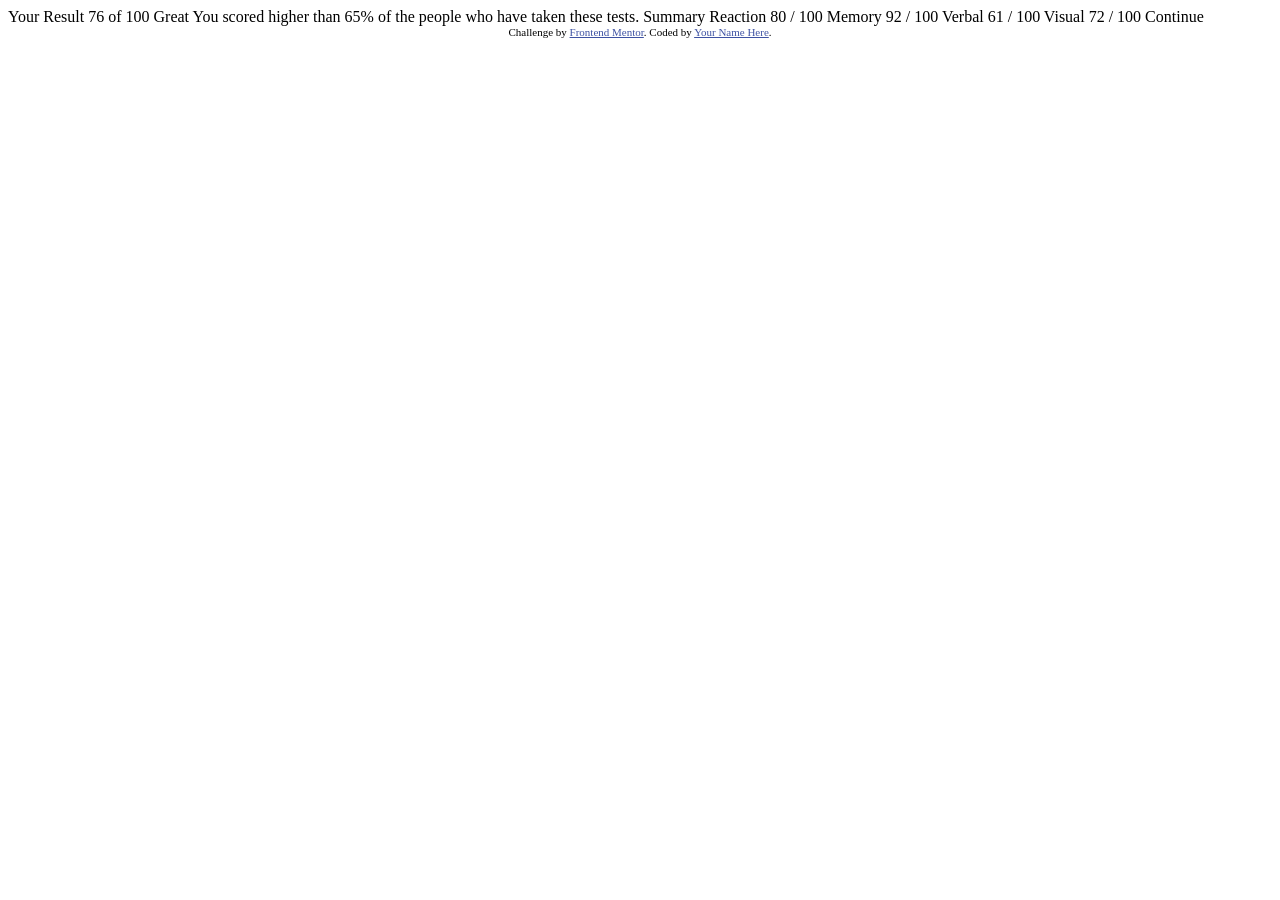
==== index.html @ 8e41043f "Initial commit" ====
<!DOCTYPE html>
<html lang="en">
<head>
  <meta charset="UTF-8">
  <meta name="viewport" content="width=device-width, initial-scale=1.0"> <!-- displays site properly based on user's device -->

  <link rel="icon" type="image/png" sizes="32x32" href="./assets/images/favicon-32x32.png">
  
  <title>Frontend Mentor | Results summary component</title>

  <!-- Feel free to remove these styles or customise in your own stylesheet 👍 -->
  <style>
    .attribution { font-size: 11px; text-align: center; }
    .attribution a { color: hsl(228, 45%, 44%); }
  </style>
</head>
<body>

  Your Result
  76
  of 100

  Great
  You scored higher than 65% of the people who have taken these tests.
  
  Summary

  Reaction
  80 / 100

  Memory
  92 / 100

  Verbal
  61 / 100

  Visual
  72 / 100

  Continue
  
  <div class="attribution">
    Challenge by <a href="https://www.frontendmentor.io?ref=challenge" target="_blank">Frontend Mentor</a>. 
    Coded by <a href="#">Your Name Here</a>.
  </div>
</body>
</html>
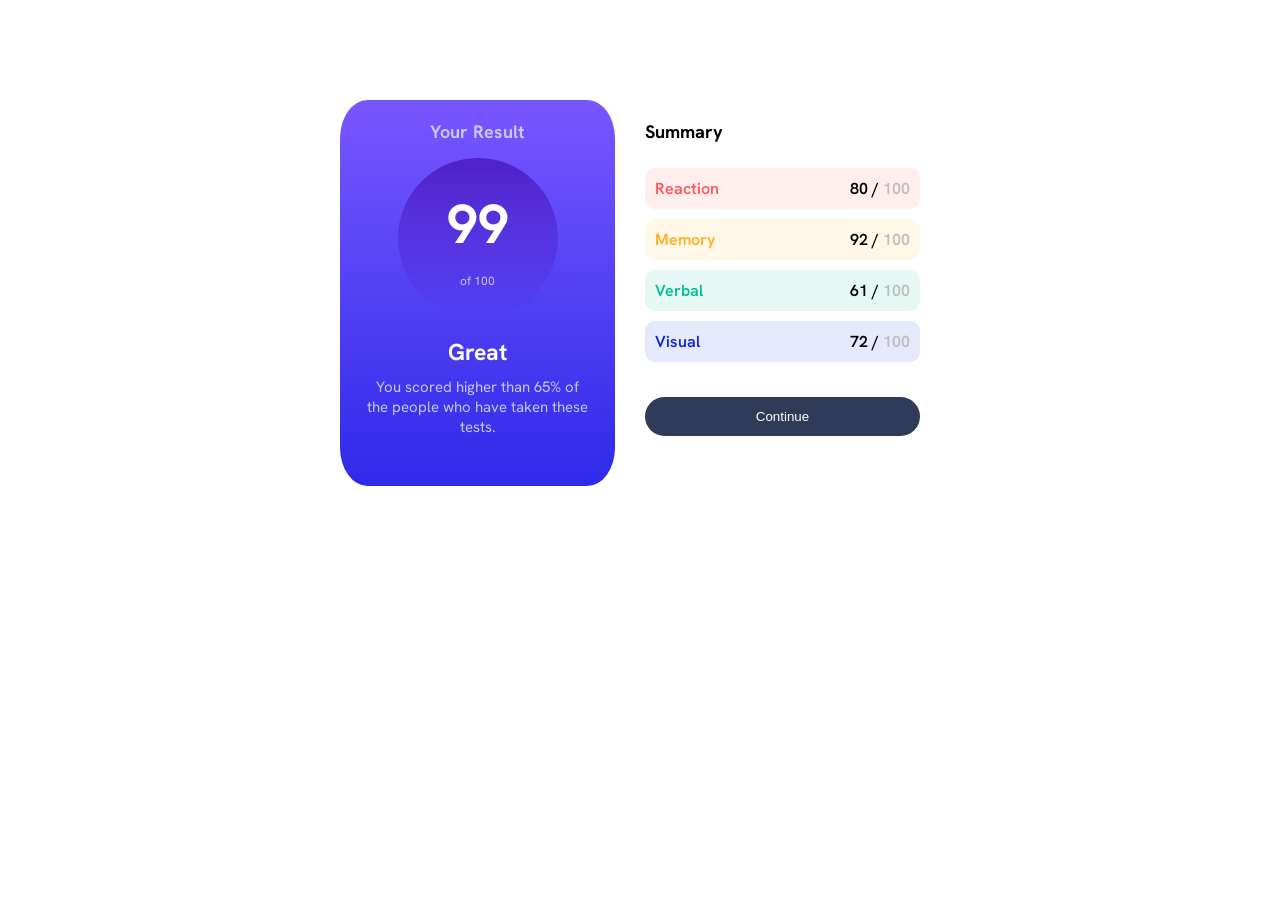
==== commit d06f252e: "card createdd with resonsive design" ====
--- a/index.html
+++ b/index.html
@@ -2,46 +2,39 @@
 <html lang="en">
 <head>
   <meta charset="UTF-8">
-  <meta name="viewport" content="width=device-width, initial-scale=1.0"> <!-- displays site properly based on user's device -->
-
+  <meta name="viewport" content="width=device-width, initial-scale=1.0"> 
   <link rel="icon" type="image/png" sizes="32x32" href="./assets/images/favicon-32x32.png">
-  
+  <link rel="style" href="./assets/fonts/HankenGrotesk-VariableFont_wght.ttf">
+  <link rel="stylesheet" href="./css/style.css">
   <title>Frontend Mentor | Results summary component</title>
 
-  <!-- Feel free to remove these styles or customise in your own stylesheet 👍 -->
-  <style>
-    .attribution { font-size: 11px; text-align: center; }
-    .attribution a { color: hsl(228, 45%, 44%); }
-  </style>
 </head>
 <body>
+  <main class="card">
+    <section class="card__left-side">
+      <h3 id="card__left-side-title"> Your Result</h3>
+        <div class="circle">
+          <h1 id="result">99</h1>
+          <p id="max-score">of 100</p>
+        </div>
 
-  Your Result
-  76
-  of 100
+      <h2 id="message">Great</h2>
+      <p id="message-detail">You scored higher than 65% of the people who have taken these tests.</p>
+    </section>
+  <section class="card__right-side">
+    <h4 id="card__right-side-title">Summary</h4>
+      <div class="grid-container">
+    
 
-  Great
-  You scored higher than 65% of the people who have taken these tests.
-  
-  Summary
-
-  Reaction
-  80 / 100
-
-  Memory
-  92 / 100
-
-  Verbal
-  61 / 100
-
-  Visual
-  72 / 100
-
-  Continue
-  
-  <div class="attribution">
-    Challenge by <a href="https://www.frontendmentor.io?ref=challenge" target="_blank">Frontend Mentor</a>. 
-    Coded by <a href="#">Your Name Here</a>.
-  </div>
+          <div class="grid-element abilities reaction"> Reaction </div>         <div class="grid-element numbers reaction">80 / <span>100</span></div> 
+          <div class="grid-element abilities memory"> Memory  </div>        <div class="grid-element numbers memory">92 / <span>100</span></div>
+          <div class="grid-element abilities verbal"> Verbal  </div>         <div class="grid-element numbers verbal">61 / <span>100</span></div>
+          <div class="grid-element abilities visual"> Visual   </div>       <div class="grid-element numbers visual">72 / <span>100</span></div>
+      </div>
+    
+    <button>Continue</button>
+    <div class="grid-element"></div>
+    </section>
+  </main>
 </body>
 </html>
--- a/css/style.css
+++ b/css/style.css
@@ -0,0 +1,236 @@
+/* colours 
+
+### Primary
+
+- Light red: hsl(0, 100%, 67%)
+- Orangey yellow: hsl(39, 100%, 56%)
+- Green teal: hsl(166, 100%, 37%)
+- Cobalt blue: hsl(234, 85%, 45%)
+
+## Gradients
+
+- Light slate blue (background): hsl(252, 100%, 67%)
+- Light royal blue (background): hsl(241, 81%, 54%)
+
+- Violet blue (circle): hsla(256, 72%, 46%, 1)
+- Persian blue (circle): hsla(241, 72%, 46%, 0)
+
+
+
+### Neutral
+
+- White: hsl(0, 0%, 100%)
+- Pale blue: hsl(221, 100%, 96%)
+- Light lavender: hsl(241, 100%, 89%)
+- Dark gray blue: hsl(224, 30%, 27%) */
+
+@import url('https://fonts.googleapis.com/css2?family=Fraunces:wght@700&family=Hanken+Grotesk:wght@400;700;800&display=swap');
+
+body {
+    display: flex;
+    background-color: #fff;
+    justify-content:center;
+    font-family: Hanken Grotesk;
+    margin: 100px auto;
+    height:min-content;
+}
+
+
+.card {
+    text-align: center;
+    
+}
+.card__left-side {
+    background: linear-gradient(to bottom,hsl(252, 100%, 67%), hsl(241, 81%, 54%));
+    width: 100%;
+    margin: 0;
+    color: hsl(241, 100%, 89%);
+    height:auto;
+}
+#card__left-side-title {
+    font-size: 15px;
+}
+.circle {
+
+    border-radius: 50%;
+    background: linear-gradient(to bottom, hsla(256, 72%, 46%, 1), hsla(241, 72%, 46%, 0));
+    width: 32vw;
+    height: 32vw;
+    margin: 15px auto 0;
+    max-width: 165px;
+    max-height: 165px;
+}
+#result {
+    color: #fff;
+    margin:auto;
+    padding-top: 30px;
+    font-size: 55px;
+    
+}
+#max-score {
+    margin-top: 1vw;
+    font-size: 12px;
+}
+#message-detail {
+    padding: 0 25px 20px;
+    margin: 10px 0;
+    font-size: 11px;
+}
+#message {
+    margin-bottom: 10px;
+    color: #fff;
+    font-size: 17px;
+}
+.card__right-side {
+    padding: 0 20px 20px 20px;
+    
+    font-weight: 600;
+    
+}
+#card__right-side-title {
+    margin: 0;
+    text-align: left;
+}
+
+.result-detail {
+    padding: 10px;
+}
+#card__left-side-title {
+    margin:0;
+    padding-top: 10px;
+}
+
+button {
+    width: 100%;
+    padding: 10px;
+    margin-top: 10px;
+}
+.result-detail {
+    font-size: 12px;
+    padding: 0;
+    text-align: left;
+}
+
+.grid-container{
+    display: grid;
+    grid-template-columns: 1fr  1fr;
+    grid-template-rows: 1fr 1fr 1fr 1fr; 
+    margin: 20px auto;
+}
+.grid-element{
+    padding: 10px;
+    margin:5px 0;
+}
+.abilities{
+    text-align:left;
+    border-bottom-left-radius: 10px;
+    border-top-left-radius: 10px;
+}
+.numbers {
+    text-align:right;
+    border-bottom-right-radius: 10px;
+    border-top-right-radius: 10px;
+}
+
+span{
+    color:rgb(189, 189, 189);
+}
+.reaction { 
+    background-color: rgb(255, 87, 87, 0.1);  
+}
+.memory{
+    background-color:rgb(255, 176, 31, 0.1)
+}
+.verbal{
+    background-color:rgb(0, 189, 145, 0.1)
+}
+
+.visual{
+    background-color:rgb(17, 37, 212, 0.1)
+}
+.abilities.reaction {
+    color: rgb(255, 87, 87);
+}
+.abilities.memory {
+    color: rgb(255, 176, 31);
+}
+.abilities.verbal {
+    color: rgb(0, 189, 145);
+}
+.abilities.visual {
+    color: rgb(17, 37, 212);
+}
+
+button {
+    background-color: hsl(224, 30%, 27%);
+    color:#fff;
+    border-radius: 20px;
+    border:none;
+    padding:12px 0;
+}
+button:hover {
+    background-color: hsla(256, 72%, 46%);
+    cursor: pointer;
+    transition-duration: 0.5s;
+}
+@media (max-width:375px){
+    body {
+        margin: 0 auto;
+        height: auto;
+    }
+    .card__left-side {
+        border-bottom-left-radius: 10%;
+        border-bottom-right-radius: 10%;
+    }
+    #card__right-side-title {
+        padding-top: 10px;
+    } 
+    
+    #result{font-size: 13vw;
+        padding-top: 15px;}    
+}
+
+
+@media (min-width:375px) and (max-width:1400px){
+    
+    body{
+        flex-direction: column;
+    }
+    #result {
+        max-width: 150px;
+        max-height:100px;
+        
+    }
+    .circle {
+        width: 160px;
+        height: 160px;
+    }
+    .card{
+        display:flex;
+        flex-direction: row;
+        max-width: 600px;
+        margin: 0 auto;
+    }
+    .card__left-side{
+        width: 50%;
+        border-radius: 10%;
+    }
+    .card__right-side{
+        width: 50%;
+        padding-left: 30px;
+    }
+    #card__right-side-title{
+         padding-top:20px;
+         font-size: 18px;
+        }
+    #card__left-side-title {
+        font-size: 18px;
+        padding-top: 20px;
+    }
+    #message-detail{
+        font-size: 15px;
+    }
+    #message {
+        font-size: 23px;
+    }
+}
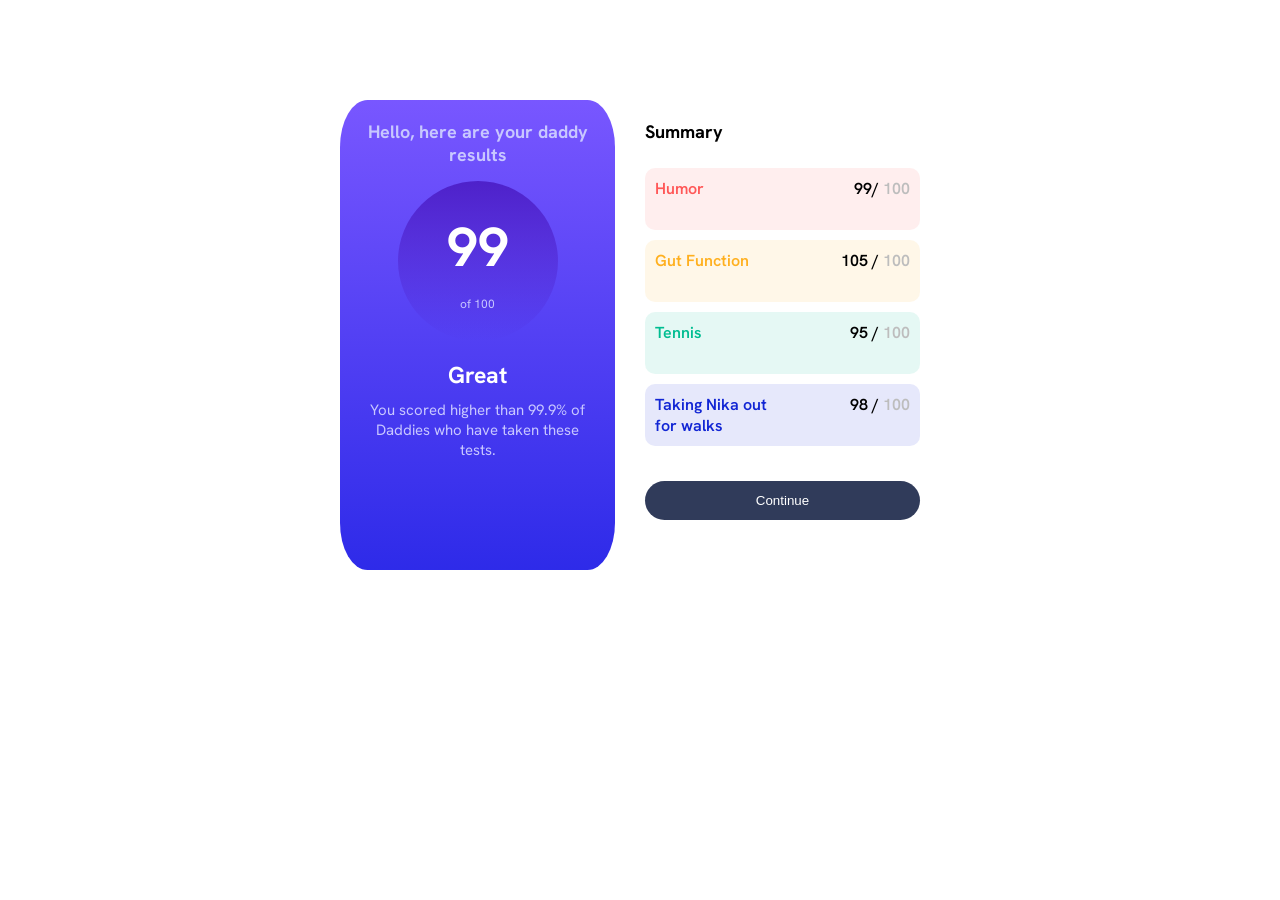
==== commit 2bd774b5: "index updated" ====
--- a/index.html
+++ b/index.html
@@ -12,24 +12,24 @@
 <body>
   <main class="card">
     <section class="card__left-side">
-      <h3 id="card__left-side-title"> Your Result</h3>
+      <h3 id="card__left-side-title"> Hello, here are your daddy results</h3>
         <div class="circle">
           <h1 id="result">99</h1>
           <p id="max-score">of 100</p>
         </div>
 
       <h2 id="message">Great</h2>
-      <p id="message-detail">You scored higher than 65% of the people who have taken these tests.</p>
+      <p id="message-detail">You scored higher than 99.9% of Daddies who have taken these tests.</p>
     </section>
   <section class="card__right-side">
     <h4 id="card__right-side-title">Summary</h4>
       <div class="grid-container">
     
 
-          <div class="grid-element abilities reaction"> Reaction </div>         <div class="grid-element numbers reaction">80 / <span>100</span></div> 
-          <div class="grid-element abilities memory"> Memory  </div>        <div class="grid-element numbers memory">92 / <span>100</span></div>
-          <div class="grid-element abilities verbal"> Verbal  </div>         <div class="grid-element numbers verbal">61 / <span>100</span></div>
-          <div class="grid-element abilities visual"> Visual   </div>       <div class="grid-element numbers visual">72 / <span>100</span></div>
+          <div class="grid-element abilities reaction"> Humor </div>         <div class="grid-element numbers reaction">99/ <span>100</span></div> 
+          <div class="grid-element abilities memory"> Gut Function  </div>        <div class="grid-element numbers memory">105 / <span>100</span></div>
+          <div class="grid-element abilities verbal"> Tennis  </div>         <div class="grid-element numbers verbal">95 / <span>100</span></div>
+          <div class="grid-element abilities visual"> Taking Nika out for walks  </div>       <div class="grid-element numbers visual">98 / <span>100</span></div>
       </div>
     
     <button>Continue</button>
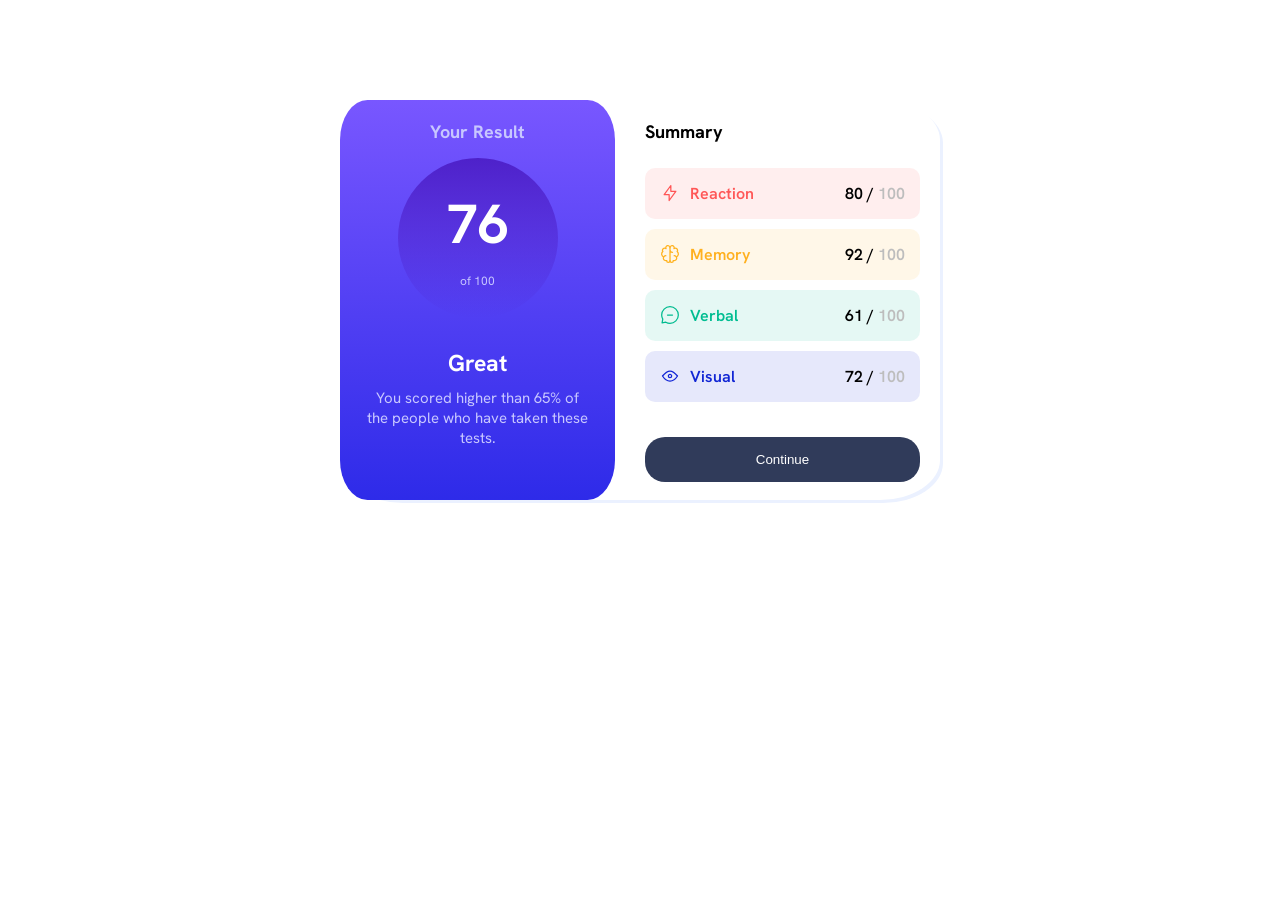
==== commit ad34057b: "fixed responsiveness" ====
--- a/index.html
+++ b/index.html
@@ -12,29 +12,30 @@
 <body>
   <main class="card">
     <section class="card__left-side">
-      <h3 id="card__left-side-title"> Hello, here are your daddy results</h3>
+      <h3 id="card__left-side-title"> Your Result</h3>
         <div class="circle">
-          <h1 id="result">99</h1>
+          <h1 id="result">76</h1>
           <p id="max-score">of 100</p>
         </div>
 
       <h2 id="message">Great</h2>
-      <p id="message-detail">You scored higher than 99.9% of Daddies who have taken these tests.</p>
+      <p id="message-detail">You scored higher than 65% of the people who have taken these tests.</p>
     </section>
   <section class="card__right-side">
     <h4 id="card__right-side-title">Summary</h4>
       <div class="grid-container">
     
 
-          <div class="grid-element abilities reaction"> Humor </div>         <div class="grid-element numbers reaction">99/ <span>100</span></div> 
-          <div class="grid-element abilities memory"> Gut Function  </div>        <div class="grid-element numbers memory">105 / <span>100</span></div>
-          <div class="grid-element abilities verbal"> Tennis  </div>         <div class="grid-element numbers verbal">95 / <span>100</span></div>
-          <div class="grid-element abilities visual"> Taking Nika out for walks  </div>       <div class="grid-element numbers visual">98 / <span>100</span></div>
+          <div class="grid-element abilities reaction"><img src="./assets/images/icon-reaction.svg"> Reaction </div>         <div class="grid-element numbers reaction">80 / <span>100</span></div> 
+          <div class="grid-element abilities memory"> <img src="./assets/images/icon-memory.svg"> Memory  </div>        <div class="grid-element numbers memory">92 / <span>100</span></div>
+          <div class="grid-element abilities verbal"> <img src="./assets/images/icon-verbal.svg"> Verbal  </div>         <div class="grid-element numbers verbal">61 / <span>100</span></div>
+          <div class="grid-element abilities visual"> <img src="./assets/images/icon-visual.svg"> Visual   </div>       <div class="grid-element numbers visual">72 / <span>100</span></div>
       </div>
     
     <button>Continue</button>
     <div class="grid-element"></div>
     </section>
   </main>
+  <script src="./script.js"></script>
 </body>
-</html>+</html>
--- a/css/style.css
+++ b/css/style.css
@@ -32,12 +32,13 @@
     justify-content:center;
     font-family: Hanken Grotesk;
     margin: 100px auto;
-    height:min-content;
+    
 }
 
 
 .card {
     text-align: center;
+    max-height: 400px;
     
 }
 .card__left-side {
@@ -45,7 +46,7 @@
     width: 100%;
     margin: 0;
     color: hsl(241, 100%, 89%);
-    height:auto;
+    
 }
 #card__left-side-title {
     font-size: 15px;
@@ -131,6 +132,9 @@
     border-bottom-right-radius: 10px;
     border-top-right-radius: 10px;
 }
+img {float: left;
+    padding-right: 10px;
+}
 
 span{
     color:rgb(189, 189, 189);
@@ -173,10 +177,10 @@
     cursor: pointer;
     transition-duration: 0.5s;
 }
-@media (max-width:375px){
+@media (max-width:430px){
     body {
         margin: 0 auto;
-        height: auto;
+        
     }
     .card__left-side {
         border-bottom-left-radius: 10%;
@@ -191,7 +195,7 @@
 }
 
 
-@media (min-width:375px) and (max-width:1400px){
+@media (min-width:430px) and (max-width:1400px){
     
     body{
         flex-direction: column;
@@ -210,6 +214,8 @@
         flex-direction: row;
         max-width: 600px;
         margin: 0 auto;
+        border-radius: 10%;
+        box-shadow: 3px 3px hsl(221, 100%, 96%)
     }
     .card__left-side{
         width: 50%;
@@ -227,10 +233,13 @@
         font-size: 18px;
         padding-top: 20px;
     }
+    .grid-element{padding:15px}
+    button{padding: 15px;}
     #message-detail{
         font-size: 15px;
     }
     #message {
         font-size: 23px;
+        margin-top: 30px;
     }
 }
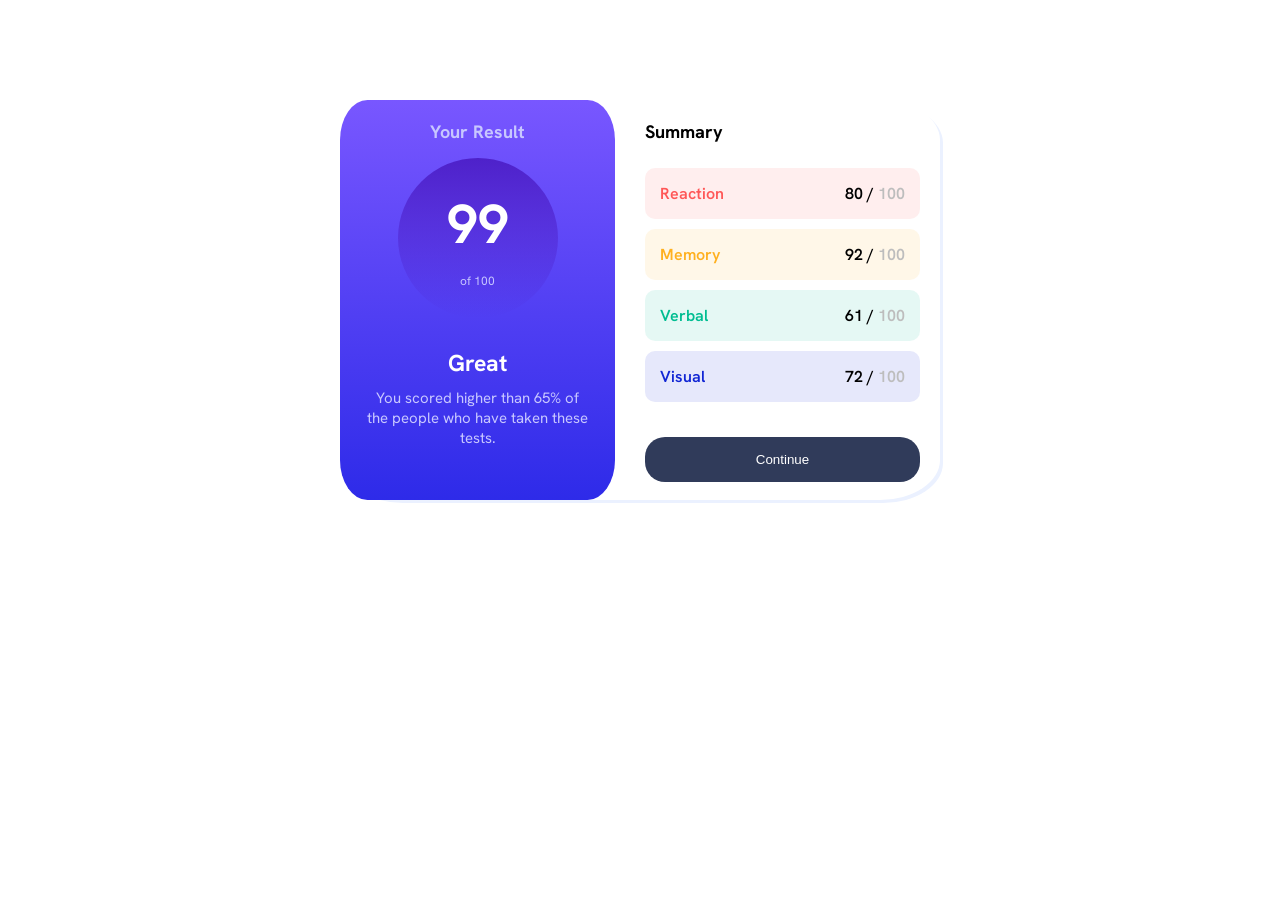
==== commit d186e83b: "Update index.html" ====
--- a/index.html
+++ b/index.html
@@ -6,7 +6,7 @@
   <link rel="icon" type="image/png" sizes="32x32" href="./assets/images/favicon-32x32.png">
   <link rel="style" href="./assets/fonts/HankenGrotesk-VariableFont_wght.ttf">
   <link rel="stylesheet" href="./css/style.css">
-  <title>Frontend Mentor | Results summary component</title>
+  <title>Frontend Mentor | Results summary component main</title>
 
 </head>
 <body>
@@ -14,7 +14,7 @@
     <section class="card__left-side">
       <h3 id="card__left-side-title"> Your Result</h3>
         <div class="circle">
-          <h1 id="result">76</h1>
+          <h1 id="result">99</h1>
           <p id="max-score">of 100</p>
         </div>
 
@@ -26,16 +26,15 @@
       <div class="grid-container">
     
 
-          <div class="grid-element abilities reaction"><img src="./assets/images/icon-reaction.svg"> Reaction </div>         <div class="grid-element numbers reaction">80 / <span>100</span></div> 
-          <div class="grid-element abilities memory"> <img src="./assets/images/icon-memory.svg"> Memory  </div>        <div class="grid-element numbers memory">92 / <span>100</span></div>
-          <div class="grid-element abilities verbal"> <img src="./assets/images/icon-verbal.svg"> Verbal  </div>         <div class="grid-element numbers verbal">61 / <span>100</span></div>
-          <div class="grid-element abilities visual"> <img src="./assets/images/icon-visual.svg"> Visual   </div>       <div class="grid-element numbers visual">72 / <span>100</span></div>
+          <div class="grid-element abilities reaction"> Reaction </div>         <div class="grid-element numbers reaction">80 / <span>100</span></div> 
+          <div class="grid-element abilities memory"> Memory  </div>        <div class="grid-element numbers memory">92 / <span>100</span></div>
+          <div class="grid-element abilities verbal"> Verbal  </div>         <div class="grid-element numbers verbal">61 / <span>100</span></div>
+          <div class="grid-element abilities visual"> Visual   </div>       <div class="grid-element numbers visual">72 / <span>100</span></div>
       </div>
     
     <button>Continue</button>
     <div class="grid-element"></div>
     </section>
   </main>
-  <script src="./script.js"></script>
 </body>
-</html>
+</html>
